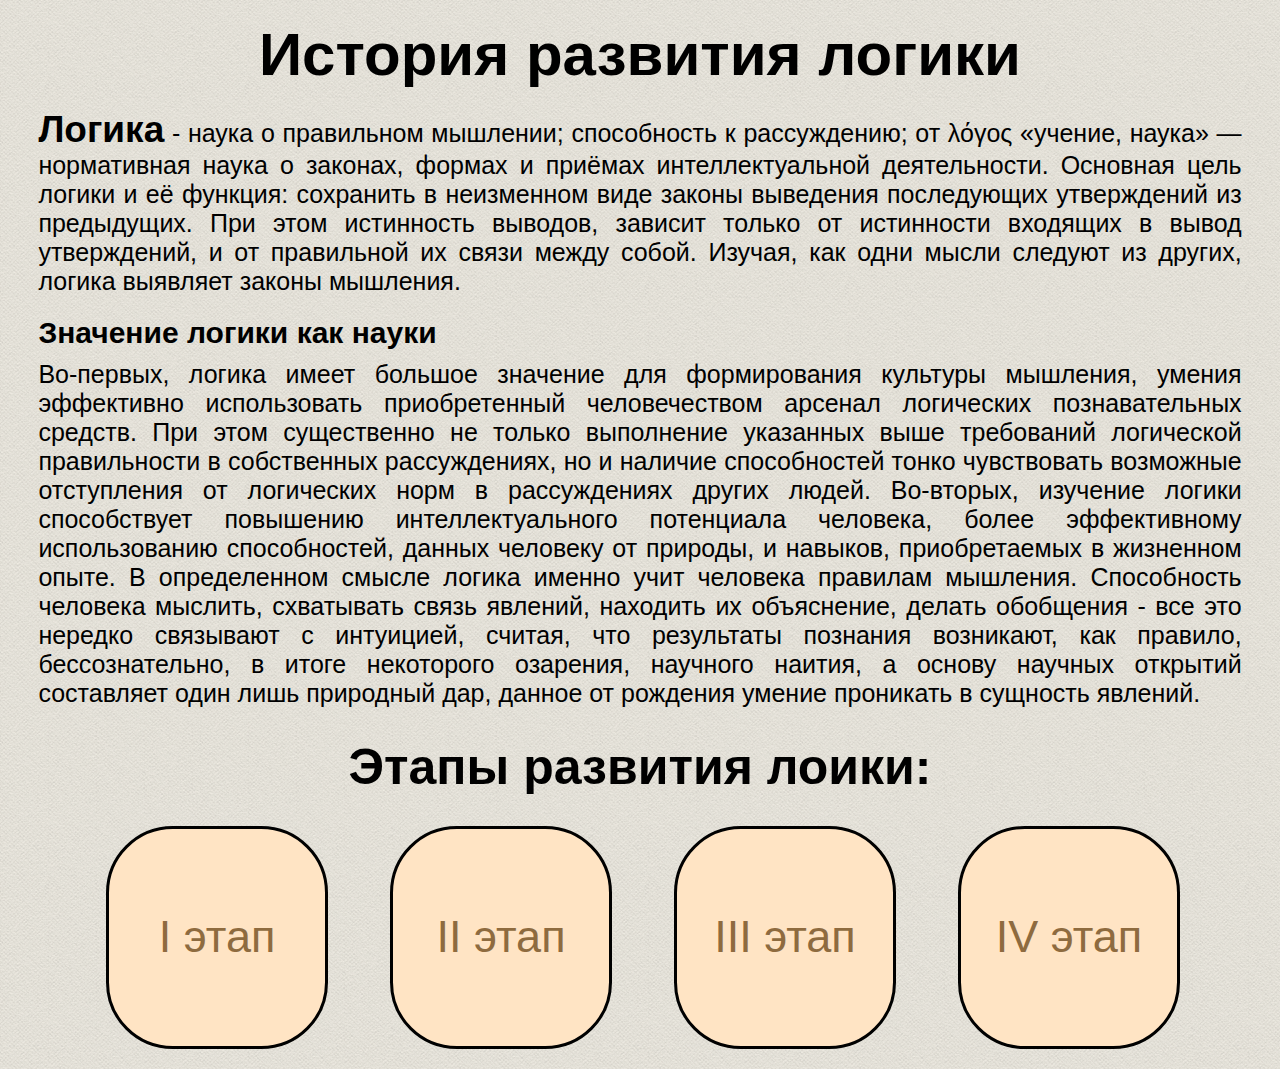
==== index.html @ 5a60cf47 "Add files via upload" ====
<!DOCTYPE html>
<html lang="en">
<head>
    <meta charset="UTF-8">
    <meta http-equiv="X-UA-Compatible" content="IE=edge">
    <meta name="viewport" content="width=device-width, initial-scale=1.0">
    <link rel="stylesheet" href = "css.css">
    <link rel="icon" href = "foto/cover.png">       
    <title>Document</title>
</head>
<body>
    <div class="owner">
        <header>   
        </header>
        <h1>История развития логики</h1>
        <div class="main">
            <div class = "definition"><p><b>Логика</b> - наука о правильном мышлении; способность к рассуждению; от λόγος «учение, наука» — нормативная наука о законах, формах и приёмах интеллектуальной деятельности. Основная цель логики и её функция: сохранить в неизменном виде законы выведения последующих утверждений из предыдущих. При этом истинность выводов, зависит только от истинности входящих в вывод утверждений, и от правильной их связи между собой. Изучая, как одни мысли следуют из других, логика выявляет законы мышления.</p></div>
            <h3>Значение логики как науки</h3>
            <div class="meaning"><p>Во-первых, логика имеет большое значение для формирования культуры мышления, умения эффективно использовать приобретенный человечеством арсенал логических познавательных средств. При этом существенно не только выполнение указанных выше требований логической правильности в собственных рассуждениях, но и наличие способностей тонко чувствовать возможные отступления от логических норм в рассуждениях других людей. Во-вторых, изучение логики способствует повышению интеллектуального потенциала человека, более эффективному использованию способностей, данных человеку от природы, и навыков, приобретаемых в жизненном опыте. В определенном смысле логика именно учит человека правилам мышления. Способность человека мыслить, схватывать связь явлений, находить их объяснение, делать обобщения - все это нередко связывают с интуицией, считая, что результаты познания возникают, как правило, бессознательно, в итоге некоторого озарения, научного наития, а основу научных открытий составляет один лишь природный дар, данное от рождения умение проникать в сущность явлений.</p> </div>
            <div class="atap"><h2>Этапы развития лоики:</h2></div>
        <div class="stages1">
            <a href = 'first.html'>
                <div class="first stages">
                    <p>I этап</p>
                </div>
            </a>
                <a href = "second.html">
                    <div class="second stages">
                        <P>II этап</P>
                    </div> 
                </a>
            
                <a href = "third.html">
                    <div class="third stages">
                        <p>III этап</p>
                    </div>
                </a>
                <a href = "fourth.html">
                    <div class="fourth stages">
                        <p>IV этап</p>
                    </div>
                </a>
            <!--<div class="line"></div>-->
        </div>
            
        </div>
    </div>
</body>
</html>

<!--https://studopedia.ru/29_24214_osnovnie-etapi-razvitiya-logiki-kak-nauki.html


<p>Построение первых логических исчеслений</p>
<p> Зарождение логики как науки</p>
<p>Закодирование высказываний с помощью символов и управление ими, как математическими числами</p>
<p>Примениение логики в Информатике</p>
-->

<!--https://studfile.net/preview/6751190/page:5/-->
---- css.css ----
* {
    padding: 0;
    margin: 0;
    font-family: Verdana, Geneva, Tahoma, sans-serif;
    text-align: justify;
  }

  body{
    margin: 0 3%;
    background-image: url(foto/white-paper.png);
  }
  h1{
    text-align: center;
    font-size: 60px;
    margin: 20px auto;
  }
  h2{
    text-align: center;
    font-size: 50px;
    margin: 30px auto;
  }
  h3{
    margin-top: 20px;
    margin-bottom: 10px;
    font-size: 30px;
  }
  .meaning{
    font-size: 25px;
  }
  a{
    color: bisque;
    text-decoration: none;
    width: 18%;
    
  }

  .definition{
    display: flex;
    margin-top: 20px;
    font-size: 25px;
  }
  b{
    font-size: 37px;
  }
  .line{
    position: absolute;
    width: 300px;
    height: 20px;
    background-color: blue;
    margin-top: 2.5%;
    z-index: 1;
    
  }

  .stages1{
    display: flex;
    justify-content: space-evenly;
    width: auto;
    margin: 20px auto;
    flex-wrap: wrap;
  }

  .stages p {
    margin:auto;
    font-size: 45px;
    color: rgb(142, 107, 63);
  }

  .stages{
    display: flex;
    text-align: center;
    width: 100%;
    aspect-ratio: 1;
    color: red;
    border: 3px solid black;
    background-color: bisque;
    border-radius: 30%;
    
  }

  .first:hover {
    background-image: url('./foto/Aristotle_Altemps_Inv8575.jpg');
    background-size:95%;
  }
  .second:hover {
    background-image: url('./foto/Bildnis_des_Philosophen_Leibniz.jpg');
    background-size:100%;
  }
  .third:hover {
    background-image: url('./foto/bullnew.ZYVzV.jpg');
    background-size:98%;
  }
  .fourth:hover {
    background-image: url('./foto/shannon.jbkhm.jpg');
    background-size:95%;
  }
  .stages:hover p {
    opacity: 0;
  }
  
  @media (max-width: 1200px){
    .stages{
  
    }
    .stages p {
      font-size: 33px;
    }
    h2{
      font-size: 40px;
    }
    .definition{
      font-size: 23px;
    }
    b{
      font-size: 28px;
    }
    h1{
      font-size: 50px;
    }
    
  }

  @media (max-width:1024px){
    a{
      width: 23%;
      margin-bottom: 20px;
    }
    body{
      margin: 0 5%;
    }
    .stages1{
      
      justify-content: space-evenly;
      
    }
    .stages{
      
    }
    .stages p {
      font-size: 30px;
    }
    h2{
      font-size: 37px;
    }
    .definition{
      font-size: 20px;
    }
    b{
      font-size: 25px;
    }
    h1{
      font-size: 40px;
    }
  }

  @media (max-width: 900px){
    .meaning{
      font-size: 18px;
    }
    h2{
      font-size: 37px;
    }
    .definition{
      font-size: 18px;
    }
    b{
      font-size: 23px;
    }
    h1{
      font-size: 37px;
    }
    
  }
  
  @media (max-width:770px){
    a{
      width: 35%;
      margin-bottom: 20px;
    }
    body{
      margin: 0 5%;
    }
    .stages1{
      
      justify-content: space-evenly;
      
    }
    h2{
      font-size: 37px;
    }
    .definition{
      font-size: 20px;
    }
    b{
      font-size: 25px;
    }
    h1{
      font-size: 40px;
    }
  }

  @media (max-width:430px){
  h1{
    font-size: 25px;
  }
  h2{
    font-size: 20px;
  }
  h3{
    font-size: 20px;
  }
  b{
    font-size: 17px;
  }

  .meaning{
    font-size: 13px;
  }
  .definition{
    font-size: 13px;
  }
  }

  @media (max-width:330px){
    .stages p {
      font-size: 25px;
    }
  }
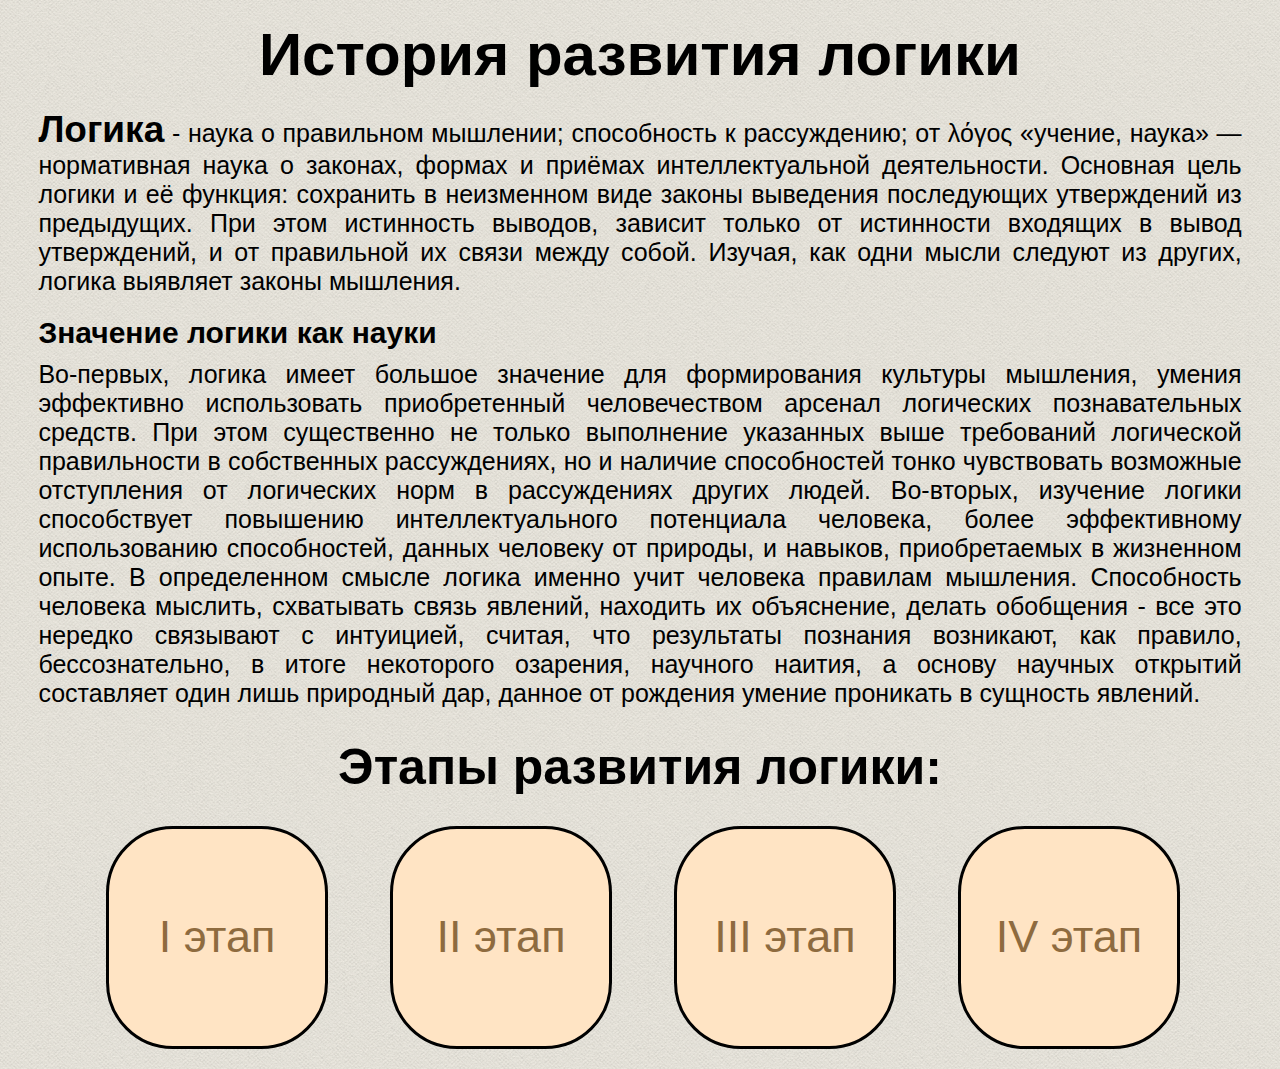
==== commit 0c35ea0d: "Update index.html" ====
--- a/index.html
+++ b/index.html
@@ -6,7 +6,7 @@
     <meta name="viewport" content="width=device-width, initial-scale=1.0">
     <link rel="stylesheet" href = "css.css">
     <link rel="icon" href = "foto/cover.png">       
-    <title>Document</title>
+    <title>Главная</title>
 </head>
 <body>
     <div class="owner">
@@ -17,7 +17,7 @@
             <div class = "definition"><p><b>Логика</b> - наука о правильном мышлении; способность к рассуждению; от λόγος «учение, наука» — нормативная наука о законах, формах и приёмах интеллектуальной деятельности. Основная цель логики и её функция: сохранить в неизменном виде законы выведения последующих утверждений из предыдущих. При этом истинность выводов, зависит только от истинности входящих в вывод утверждений, и от правильной их связи между собой. Изучая, как одни мысли следуют из других, логика выявляет законы мышления.</p></div>
             <h3>Значение логики как науки</h3>
             <div class="meaning"><p>Во-первых, логика имеет большое значение для формирования культуры мышления, умения эффективно использовать приобретенный человечеством арсенал логических познавательных средств. При этом существенно не только выполнение указанных выше требований логической правильности в собственных рассуждениях, но и наличие способностей тонко чувствовать возможные отступления от логических норм в рассуждениях других людей. Во-вторых, изучение логики способствует повышению интеллектуального потенциала человека, более эффективному использованию способностей, данных человеку от природы, и навыков, приобретаемых в жизненном опыте. В определенном смысле логика именно учит человека правилам мышления. Способность человека мыслить, схватывать связь явлений, находить их объяснение, делать обобщения - все это нередко связывают с интуицией, считая, что результаты познания возникают, как правило, бессознательно, в итоге некоторого озарения, научного наития, а основу научных открытий составляет один лишь природный дар, данное от рождения умение проникать в сущность явлений.</p> </div>
-            <div class="atap"><h2>Этапы развития лоики:</h2></div>
+            <div class="atap"><h2>Этапы развития логики:</h2></div>
         <div class="stages1">
             <a href = 'first.html'>
                 <div class="first stages">
@@ -57,4 +57,4 @@
 <p>Примениение логики в Информатике</p>
 -->
 
-<!--https://studfile.net/preview/6751190/page:5/-->+<!--https://studfile.net/preview/6751190/page:5/-->
